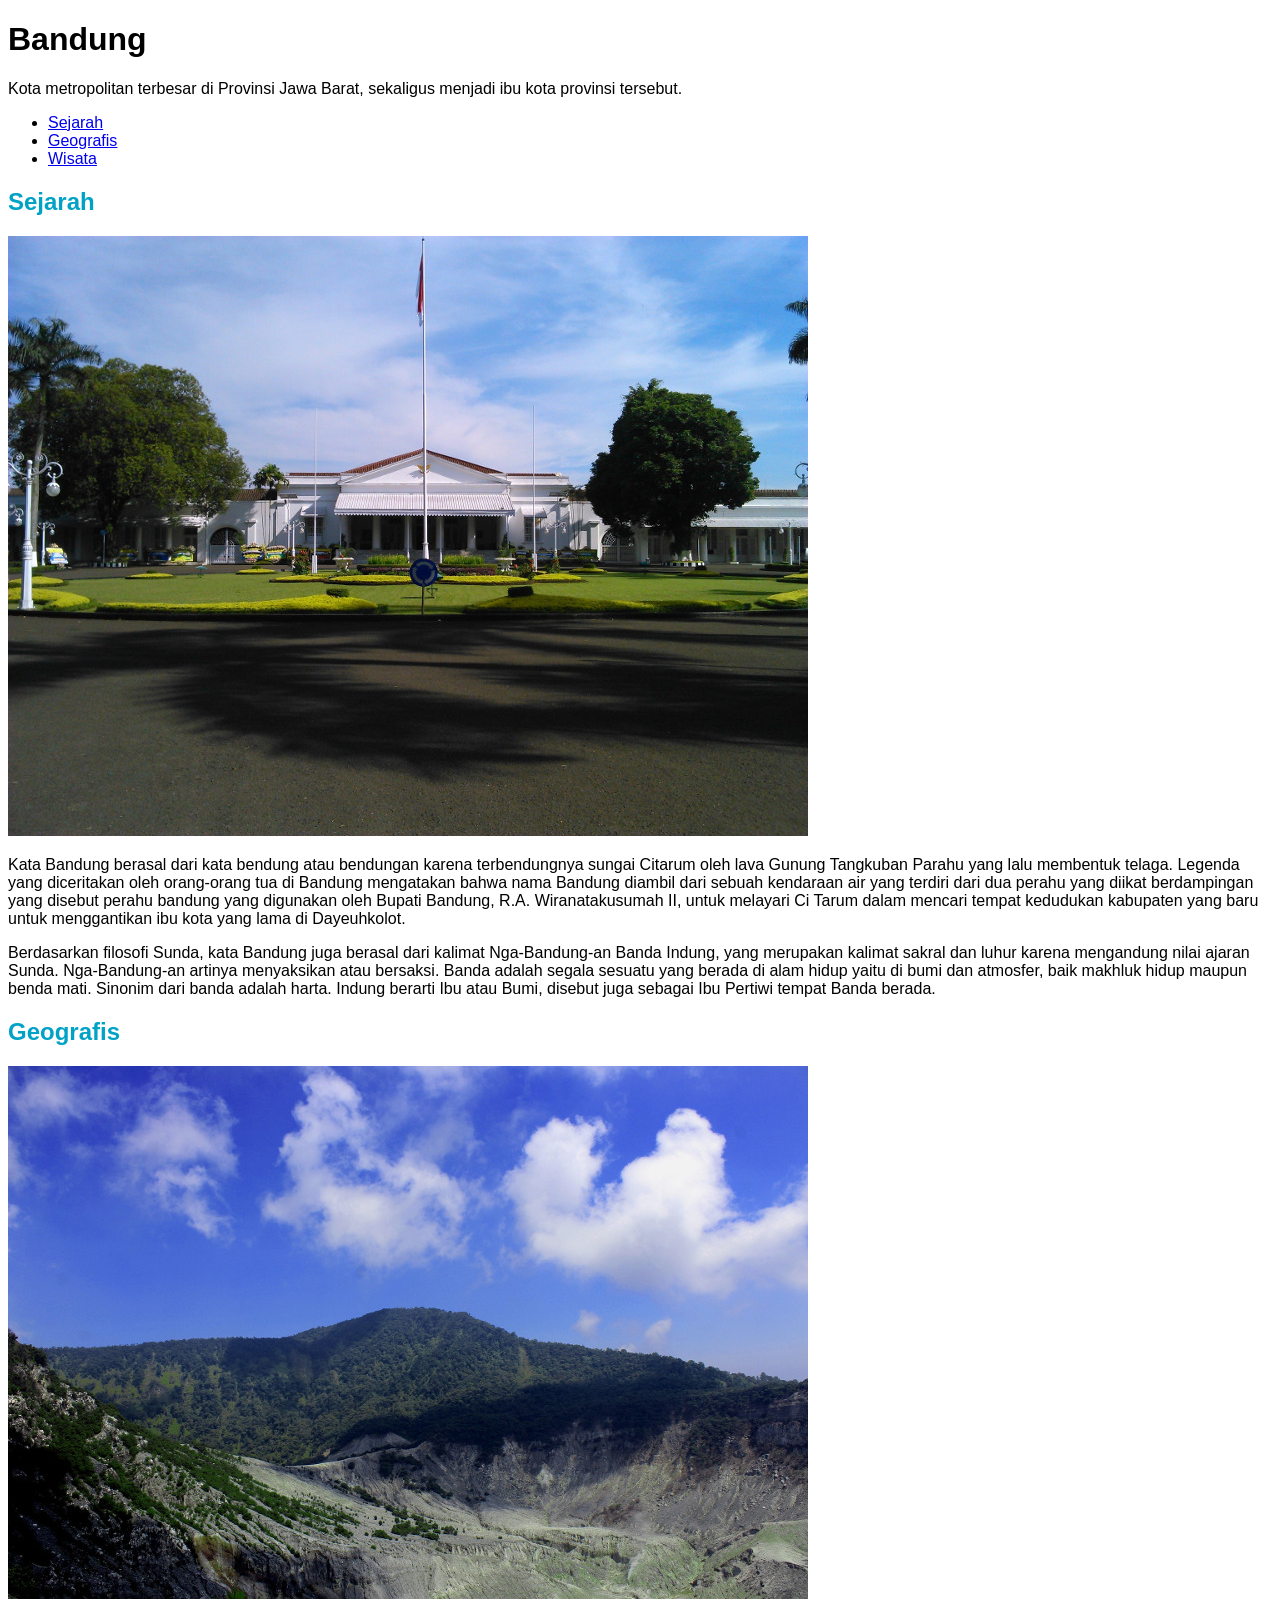
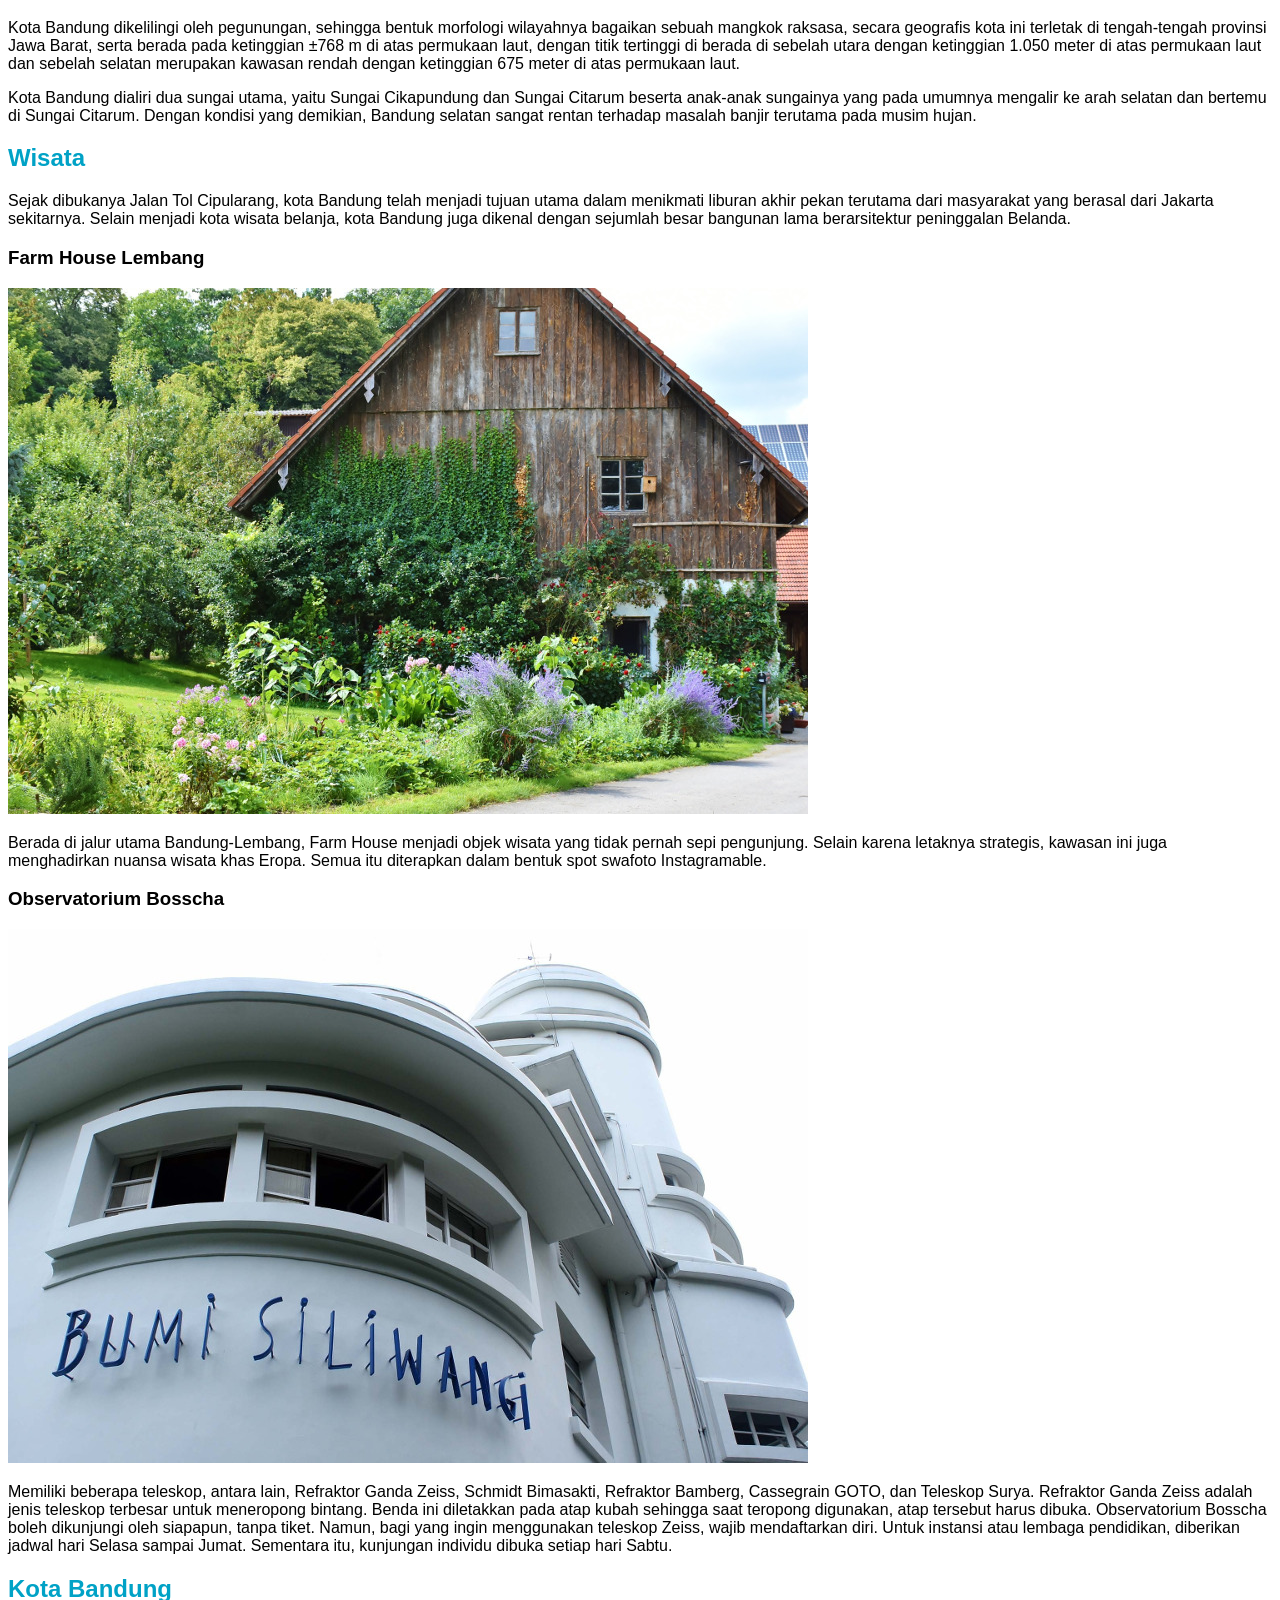
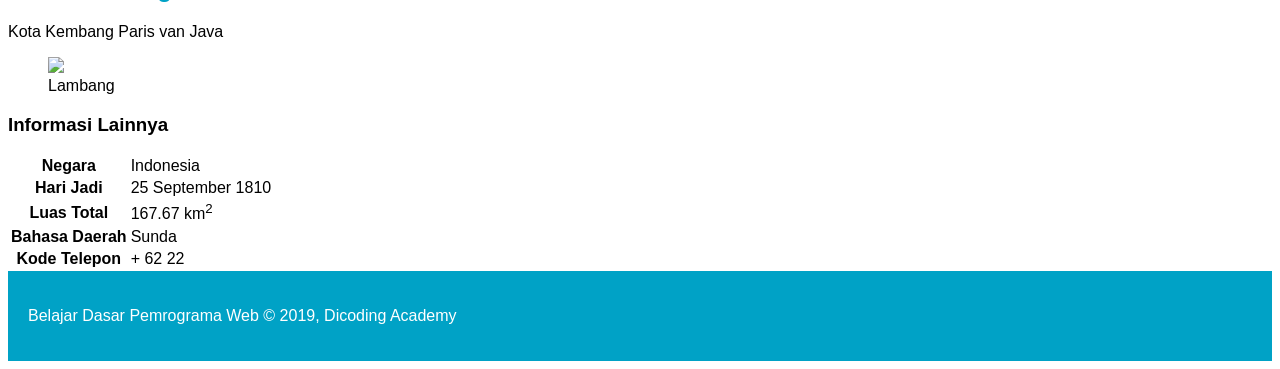
==== index.html @ 2d55cf71 "refactor: merapikan struktur folder project ke root" ====
<!doctype html>
<html>
  <head>
    <meta charset="utf-8" />
    <title>Halaman Profil Bandung</title>
    <link rel="stylesheet" href="assets/styles/style.css">
  </head>

  <body>
    <header>
      <h1>Bandung</h1>
      <p>
        Kota metropolitan terbesar di Provinsi Jawa Barat, sekaligus menjadi ibu
        kota provinsi tersebut.
      </p>
      <nav>
        <ul>
          <li>
            <a href="#sejarah">Sejarah</a>
          </li>
          <li>
            <a href="#geografis">Geografis</a>
          </li>
          <li>
            <a href="#wisata">Wisata</a>
          </li>
        </ul>
      </nav>
    </header>
    <main>
      <div id="content">
        <article id="sejarah">
          <h2 id="sejarah">Sejarah</h2>
          <img src="assets/image/history.jpg" alt="Sejarah" />
          <p>
            Kata Bandung berasal dari kata bendung atau bendungan karena
            terbendungnya sungai Citarum oleh lava Gunung Tangkuban Parahu yang
            lalu membentuk telaga. Legenda yang diceritakan oleh orang-orang tua
            di Bandung mengatakan bahwa nama Bandung diambil dari sebuah
            kendaraan air yang terdiri dari dua perahu yang diikat berdampingan
            yang disebut perahu bandung yang digunakan oleh Bupati Bandung, R.A.
            Wiranatakusumah II, untuk melayari Ci Tarum dalam mencari tempat
            kedudukan kabupaten yang baru untuk menggantikan ibu kota yang lama
            di Dayeuhkolot.
          </p>

          <p>
            Berdasarkan filosofi Sunda, kata Bandung juga berasal dari kalimat
            Nga-Bandung-an Banda Indung, yang merupakan kalimat sakral dan luhur
            karena mengandung nilai ajaran Sunda. Nga-Bandung-an artinya
            menyaksikan atau bersaksi. Banda adalah segala sesuatu yang berada
            di alam hidup yaitu di bumi dan atmosfer, baik makhluk hidup maupun
            benda mati. Sinonim dari banda adalah harta. Indung berarti Ibu atau
            Bumi, disebut juga sebagai Ibu Pertiwi tempat Banda berada.
          </p>
        </article>

        <article id="geografis">
          <h2 id="geografis">Geografis</h2>
          <img src="assets/image/geografis.jpg" alt="Geografis" />
          <p>
            Kota Bandung dikelilingi oleh pegunungan, sehingga bentuk morfologi
            wilayahnya bagaikan sebuah mangkok raksasa, secara geografis kota
            ini terletak di tengah-tengah provinsi Jawa Barat, serta berada pada
            ketinggian ±768 m di atas permukaan laut, dengan titik tertinggi di
            berada di sebelah utara dengan ketinggian 1.050 meter di atas
            permukaan laut dan sebelah selatan merupakan kawasan rendah dengan
            ketinggian 675 meter di atas permukaan laut.
          </p>

          <p>
            Kota Bandung dialiri dua sungai utama, yaitu Sungai Cikapundung dan
            Sungai Citarum beserta anak-anak sungainya yang pada umumnya
            mengalir ke arah selatan dan bertemu di Sungai Citarum. Dengan
            kondisi yang demikian, Bandung selatan sangat rentan terhadap
            masalah banjir terutama pada musim hujan.
          </p>
        </article>

        <article id="wisata">
          <h2 id="wisata">Wisata</h2>
          <p>
            Sejak dibukanya Jalan Tol Cipularang, kota Bandung telah menjadi
            tujuan utama dalam menikmati liburan akhir pekan terutama dari
            masyarakat yang berasal dari Jakarta sekitarnya. Selain menjadi kota
            wisata belanja, kota Bandung juga dikenal dengan sejumlah besar
            bangunan lama berarsitektur peninggalan Belanda.
          </p>

          <section>
            <h3>Farm House Lembang</h3>
            <img src="assets/image/farm-house.jpg" alt="Farm house" />
            <p>
              Berada di jalur utama Bandung-Lembang, Farm House menjadi objek
              wisata yang tidak pernah sepi pengunjung. Selain karena letaknya
              strategis, kawasan ini juga menghadirkan nuansa wisata khas Eropa.
              Semua itu diterapkan dalam bentuk spot swafoto Instagramable.
            </p>
          </section>

          <section>
            <h3>Observatorium Bosscha</h3>
            <img src="assets/image/bosscha.jpg" alt="Bosscha" />
            <p>
              Memiliki beberapa teleskop, antara lain, Refraktor Ganda Zeiss,
              Schmidt Bimasakti, Refraktor Bamberg, Cassegrain GOTO, dan
              Teleskop Surya. Refraktor Ganda Zeiss adalah jenis teleskop
              terbesar untuk meneropong bintang. Benda ini diletakkan pada atap
              kubah sehingga saat teropong digunakan, atap tersebut harus
              dibuka. Observatorium Bosscha boleh dikunjungi oleh siapapun,
              tanpa tiket. Namun, bagi yang ingin menggunakan teleskop Zeiss,
              wajib mendaftarkan diri. Untuk instansi atau lembaga pendidikan,
              diberikan jadwal hari Selasa sampai Jumat. Sementara itu,
              kunjungan individu dibuka setiap hari Sabtu.
            </p>
          </section>
        </article>
      </div>

      <aside>
        <article>
          <header>
          <h2>Kota Bandung</h2>
          <p>Kota Kembang Paris van Java</p>
          <figure>
            <img src="assets/image/bandung-badge.png" />
            <figcaption>Lambang</figcaption>
          </figure>
          </header>

          <section>
            <h3>Informasi Lainnya</h3>
            <table>
              <tr>
                <th>Negara</th>
                <td>Indonesia</td>
              </tr>
              <tr>
                <th>Hari Jadi</th>
                <td>25 September 1810</td>
              </tr>
              <tr>
                <th>Luas Total</th>
                <td>167.67 km<sup>2</sup></td>
              </tr>
              <tr>
                <th>Bahasa Daerah</th>
                <td>Sunda</td>
              </tr>
              <tr>
                <th>Kode Telepon</th>
                <td>+ 62 22</td>
              </tr>
            </table>
          </section>
        </article>
      </aside>
    </main>
    <footer>
      <p>Belajar Dasar Pemrograma Web &#169; 2019, Dicoding Academy</p>
    </footer>
  </body>
</html>
---- assets/styles/style.css ----
body{
    font-family: sans-serif;
}

h2,h2{
    color: #00a2c6;
}

footer{
    padding: 20px;
    color: white;
    background: #00a2c6;
}
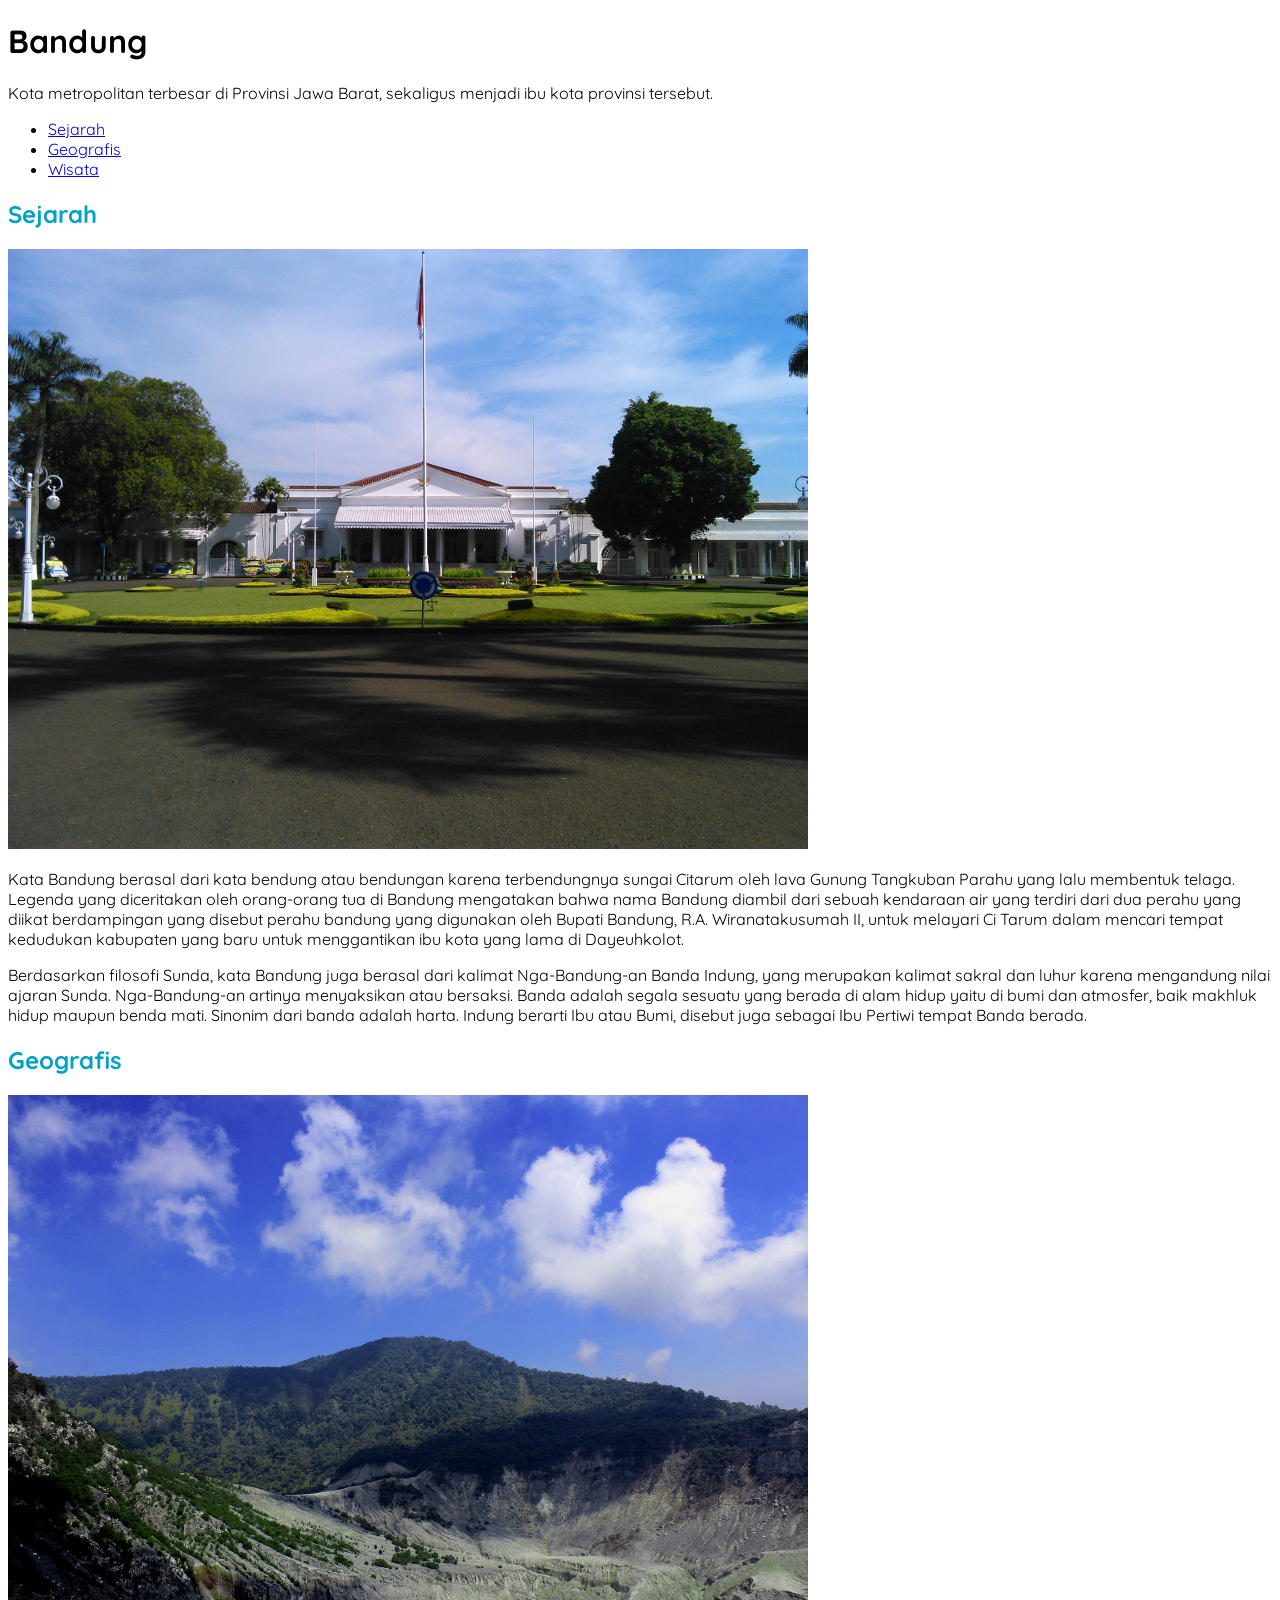
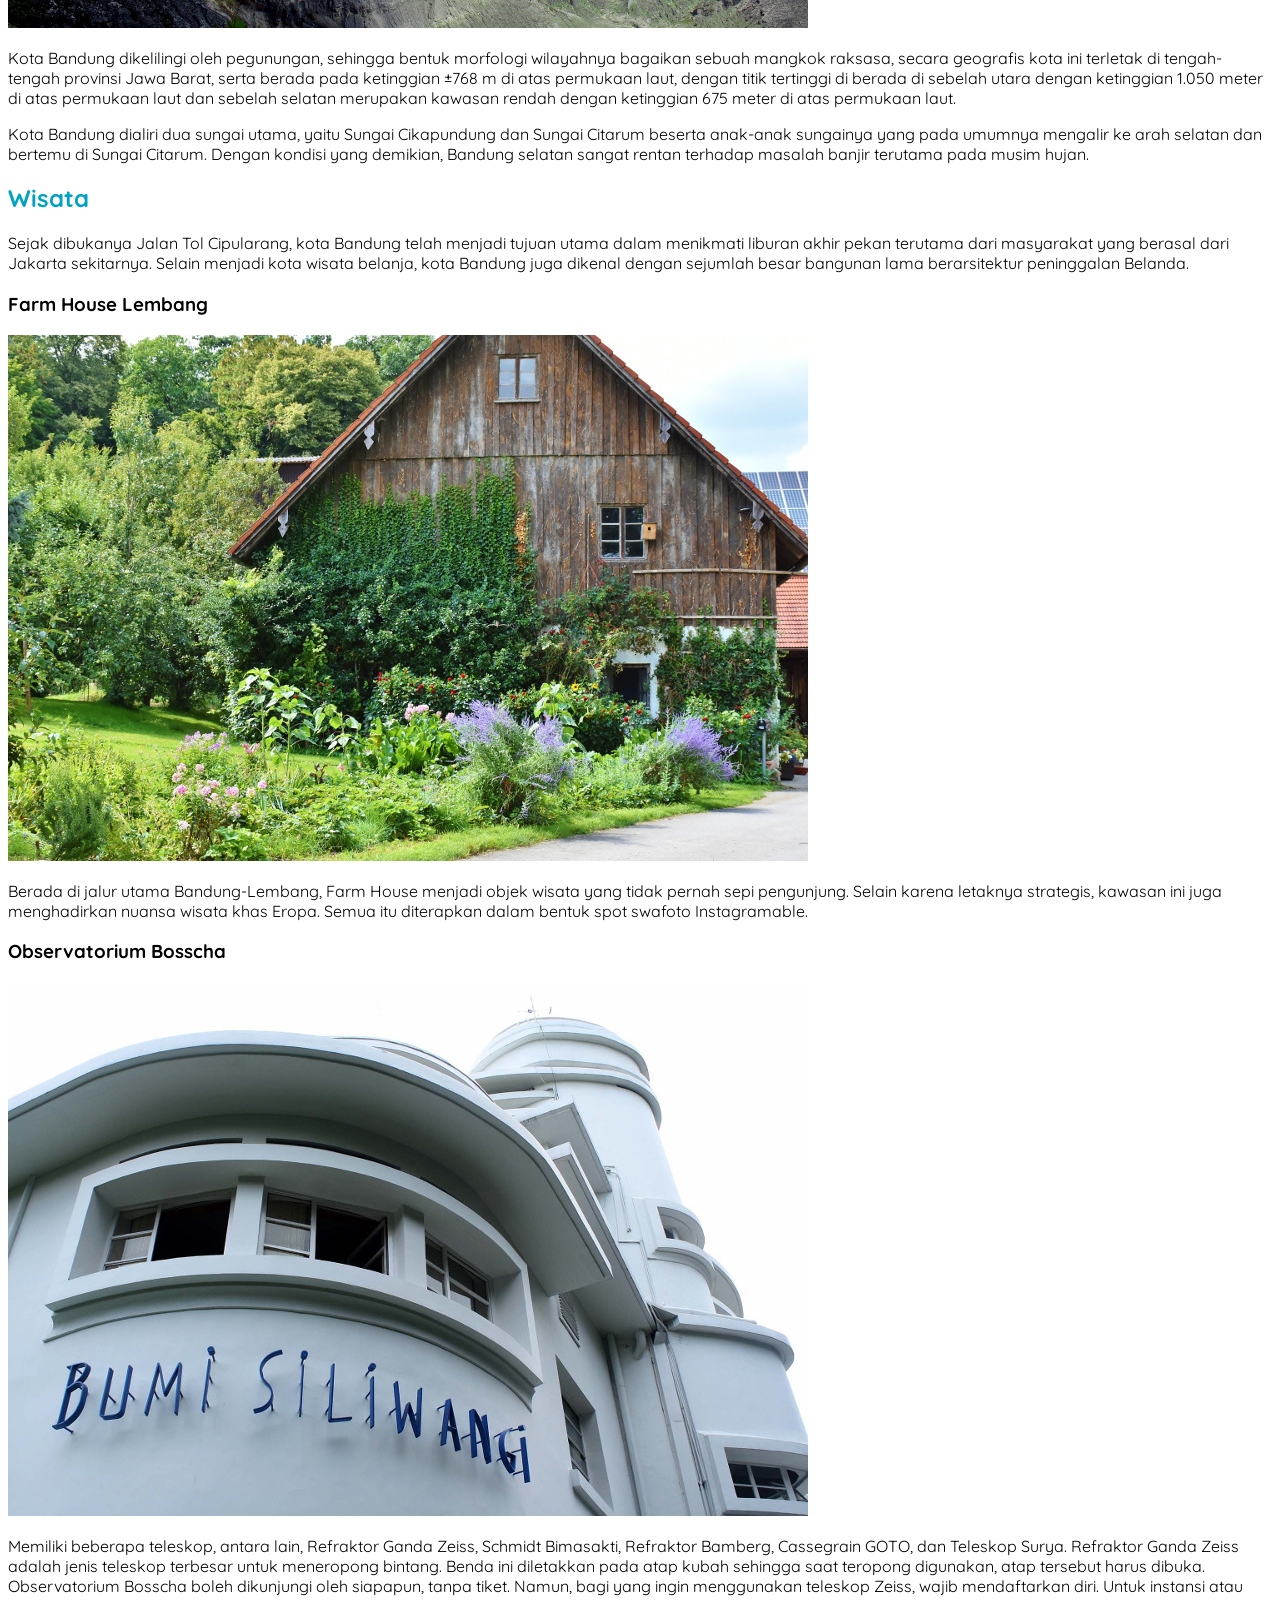
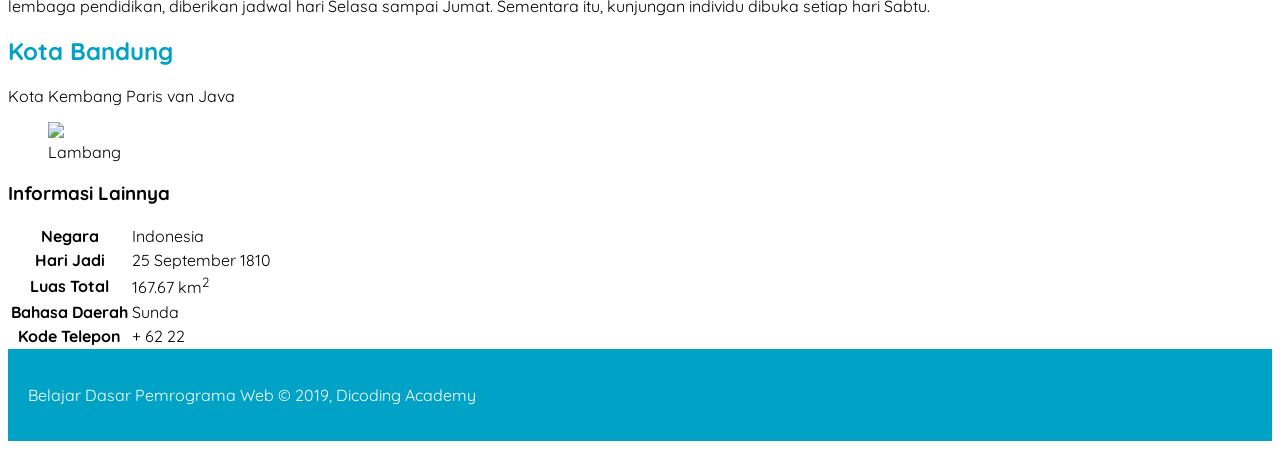
==== commit f3198505: "feat: latihan menggunakan Google Fonts (Quicksand)" ====
--- a/index.html
+++ b/index.html
@@ -3,7 +3,13 @@
   <head>
     <meta charset="utf-8" />
     <title>Halaman Profil Bandung</title>
-    <link rel="stylesheet" href="assets/styles/style.css">
+    <link rel="stylesheet" href="assets/styles/style.css" />
+    <link rel="preconnect" href="https://fonts.googleapis.com" />
+    <link rel="preconnect" href="https://fonts.gstatic.com" crossorigin />
+    <link
+      href="https://fonts.googleapis.com/css2?family=Quicksand:wght@300..700&display=swap"
+      rel="stylesheet"
+    />
   </head>
 
   <body>
@@ -120,12 +126,12 @@
       <aside>
         <article>
           <header>
-          <h2>Kota Bandung</h2>
-          <p>Kota Kembang Paris van Java</p>
-          <figure>
-            <img src="assets/image/bandung-badge.png" />
-            <figcaption>Lambang</figcaption>
-          </figure>
+            <h2>Kota Bandung</h2>
+            <p>Kota Kembang Paris van Java</p>
+            <figure>
+              <img src="assets/image/bandung-badge.png" />
+              <figcaption>Lambang</figcaption>
+            </figure>
           </header>
 
           <section>
--- a/assets/styles/style.css
+++ b/assets/styles/style.css
@@ -1,5 +1,5 @@
 body{
-    font-family: sans-serif;
+    font-family: 'Quicksand',sans-serif;
 }
 
 h2,h2{
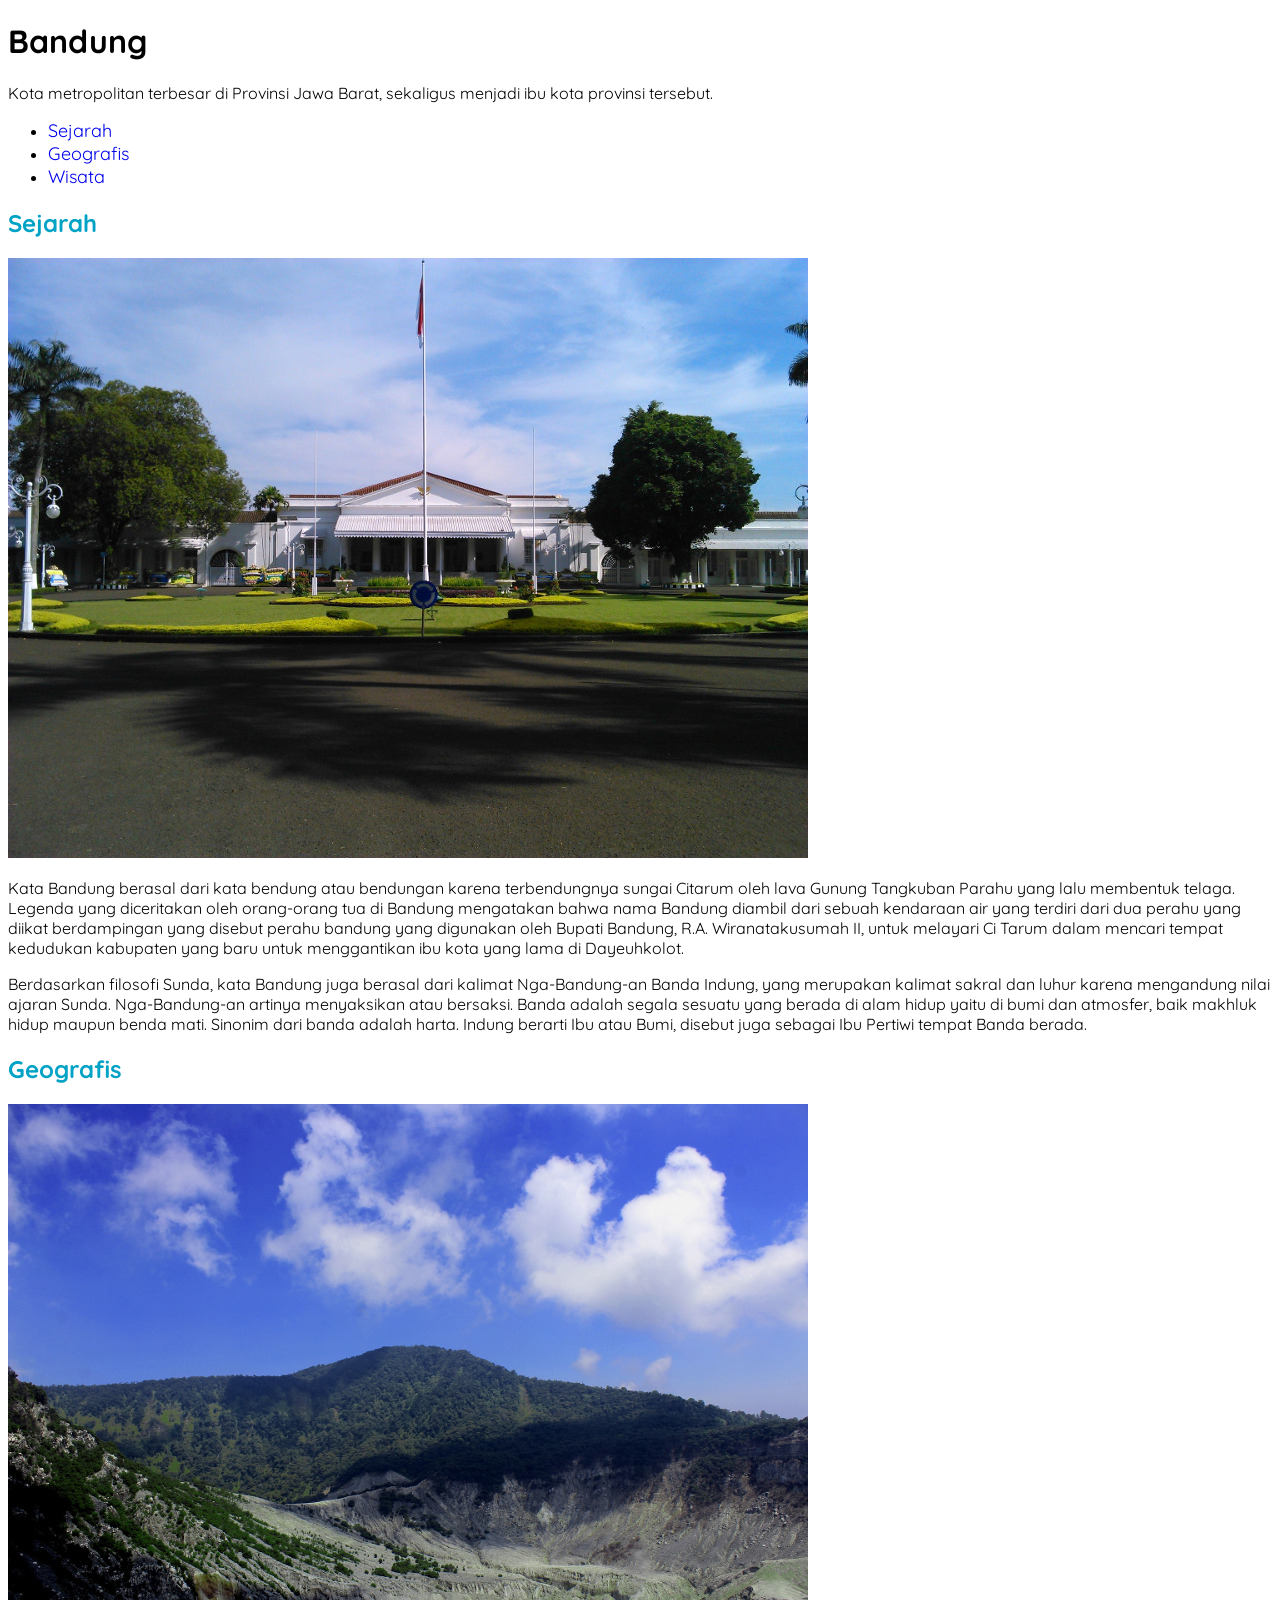
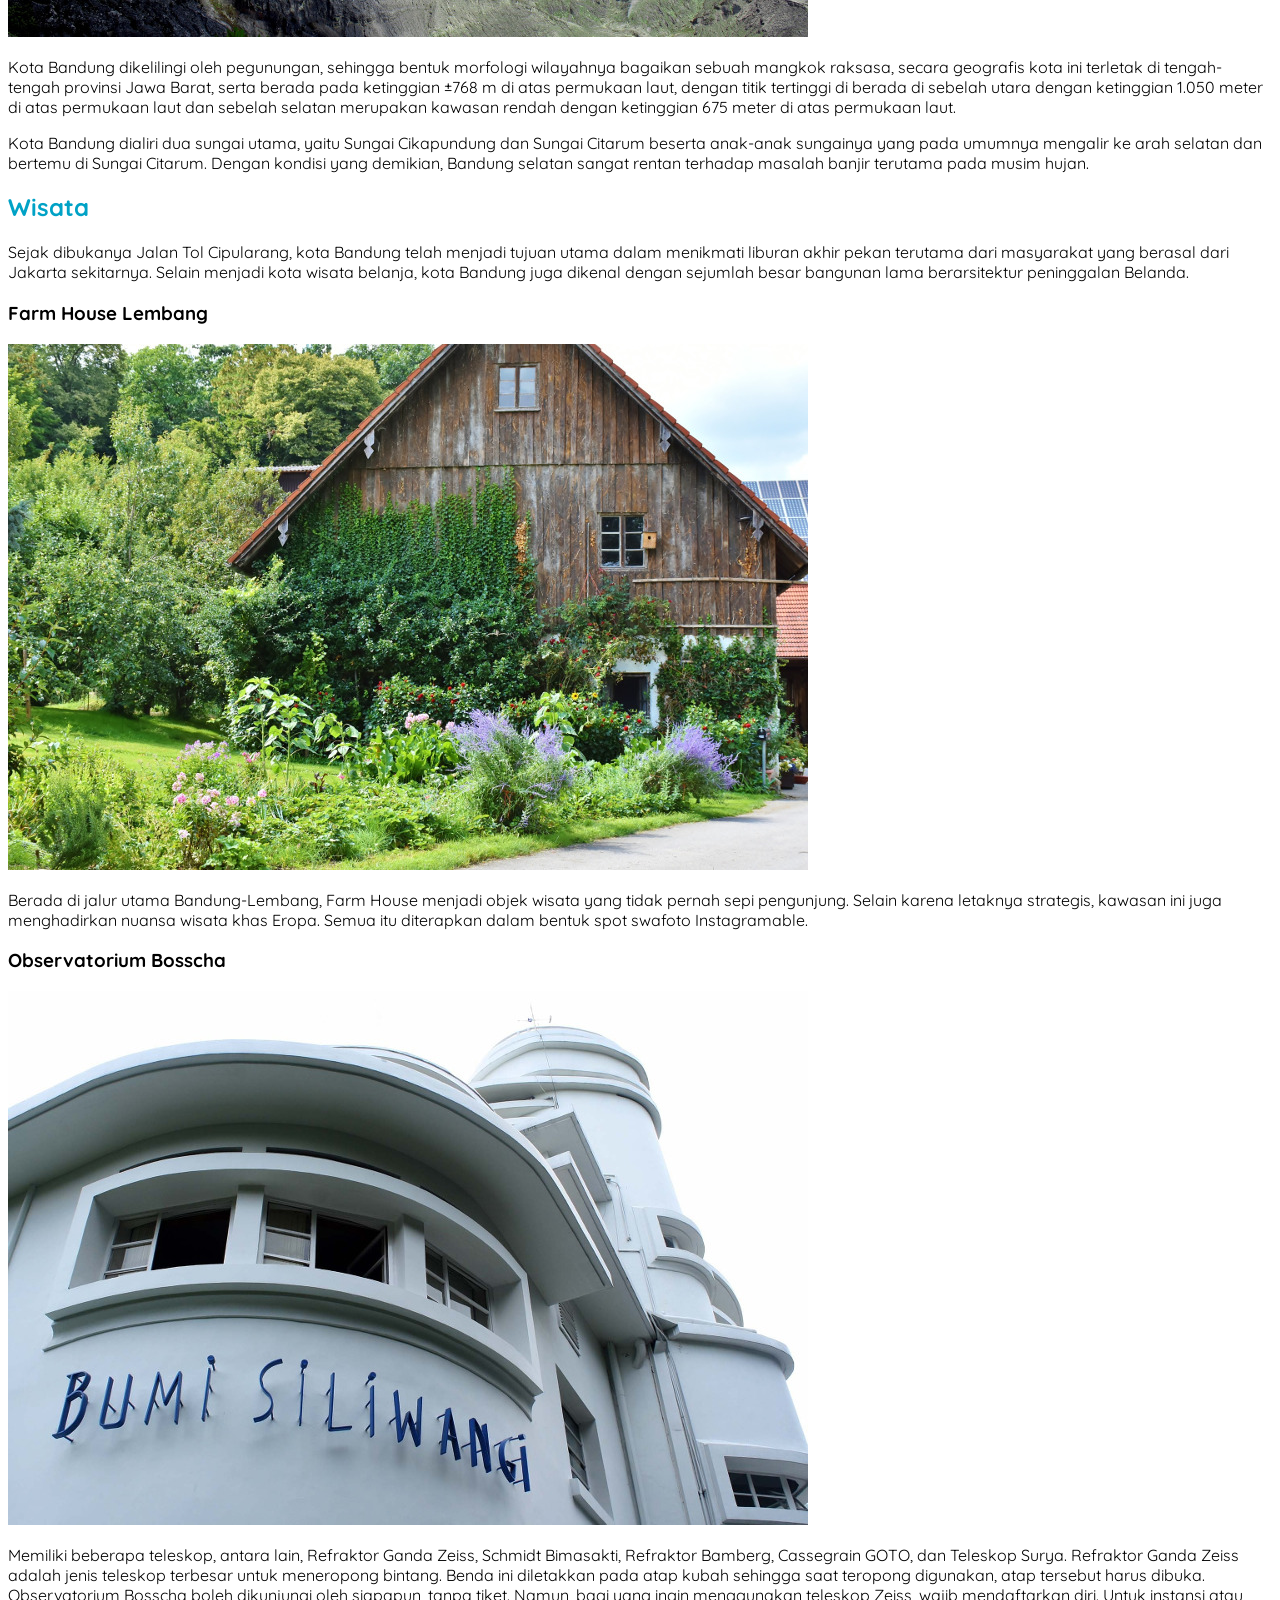
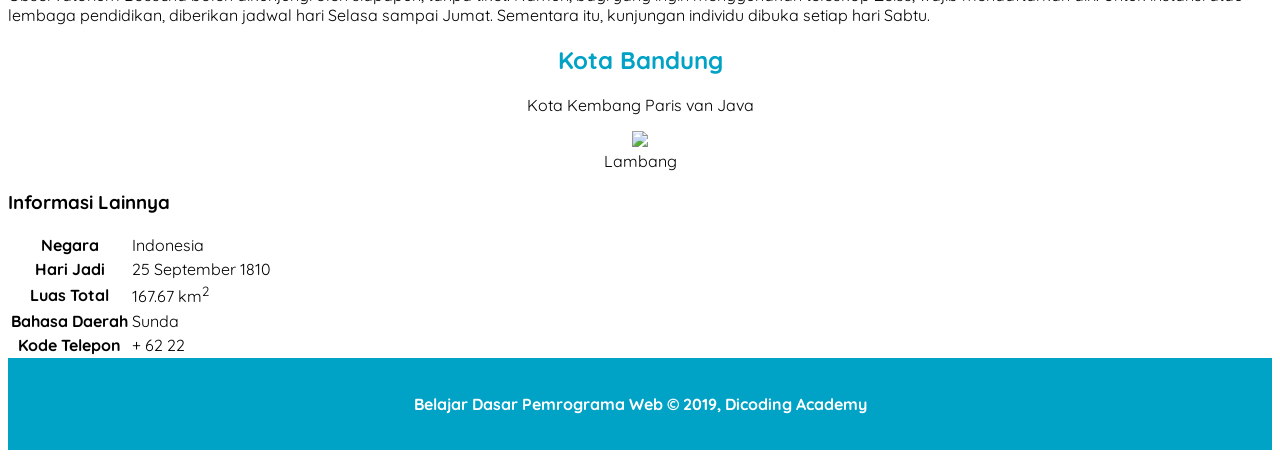
==== commit f9d6f3be: "feat: latihan mengatur ukuran, ketebalan, dan alignment teks pada halaman profil" ====
--- a/index.html
+++ b/index.html
@@ -124,12 +124,12 @@
       </div>
 
       <aside>
-        <article>
+        <article class="profile">
           <header>
             <h2>Kota Bandung</h2>
             <p>Kota Kembang Paris van Java</p>
             <figure>
-              <img src="assets/image/bandung-badge.png" />
+              <img src="assets/image/bandung-badge.png" width="200">
               <figcaption>Lambang</figcaption>
             </figure>
           </header>
--- a/assets/styles/style.css
+++ b/assets/styles/style.css
@@ -10,4 +10,20 @@
     padding: 20px;
     color: white;
     background: #00a2c6;
+    text-align: center;
+    font-weight: bold;
+}
+
+nav a{
+    font-size: 18px;
+    font-weight: 400;
+    text-decoration: none;
+}
+
+nav a:hover{
+    font-weight: bold;
+}
+
+.profile header{
+    text-align: center;
 }
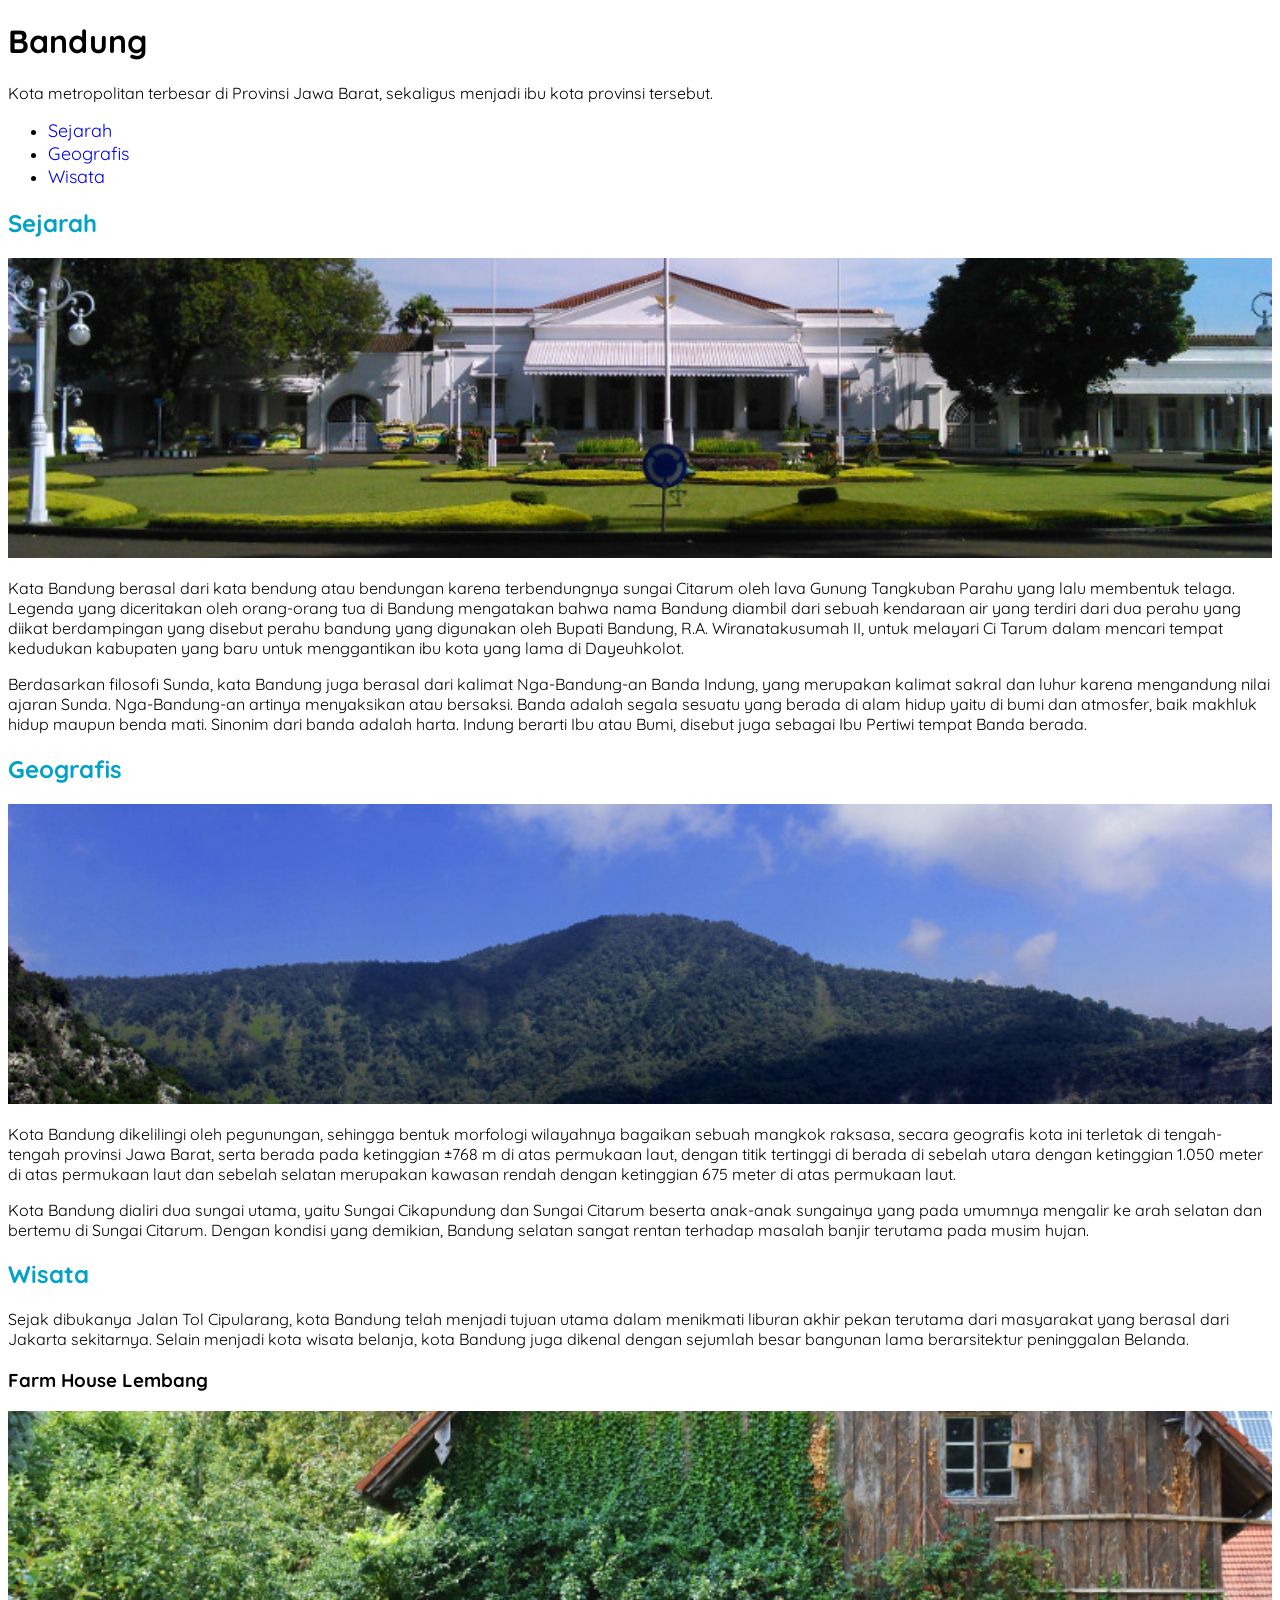
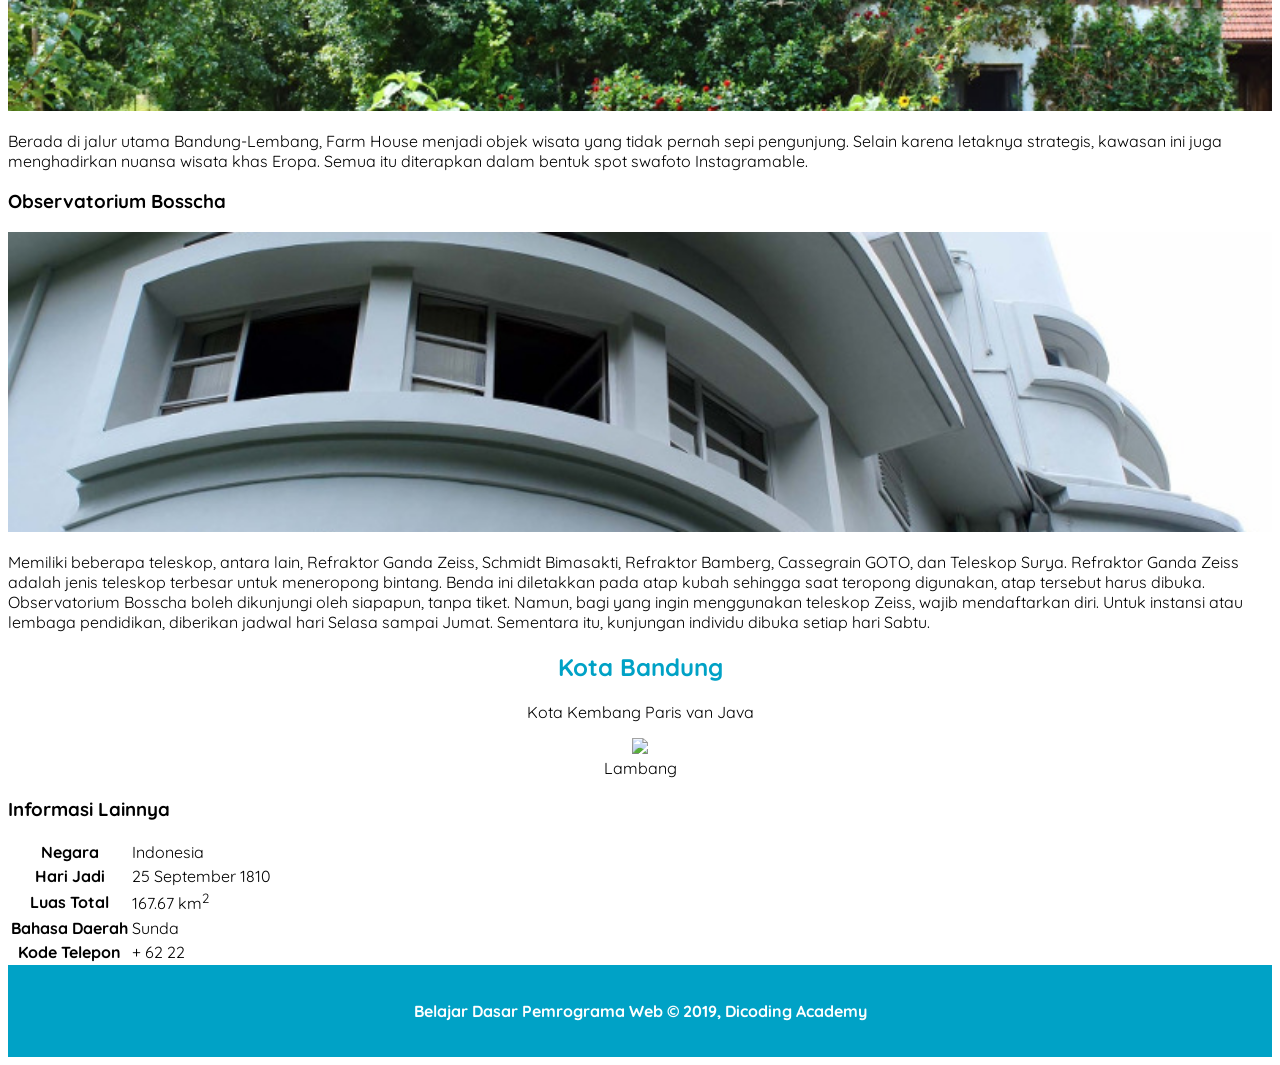
==== commit 1839b0b6: "feat: latihan mengatur ukuran dan tampilan gambar pada halaman profil" ====
--- a/index.html
+++ b/index.html
@@ -37,7 +37,7 @@
       <div id="content">
         <article id="sejarah">
           <h2 id="sejarah">Sejarah</h2>
-          <img src="assets/image/history.jpg" alt="Sejarah" />
+          <img src="assets/image/history.jpg" alt="Sejarah" class="featured-image"/>
           <p>
             Kata Bandung berasal dari kata bendung atau bendungan karena
             terbendungnya sungai Citarum oleh lava Gunung Tangkuban Parahu yang
@@ -63,7 +63,7 @@
 
         <article id="geografis">
           <h2 id="geografis">Geografis</h2>
-          <img src="assets/image/geografis.jpg" alt="Geografis" />
+          <img src="assets/image/geografis.jpg" alt="Geografis" class="featured-image"/>
           <p>
             Kota Bandung dikelilingi oleh pegunungan, sehingga bentuk morfologi
             wilayahnya bagaikan sebuah mangkok raksasa, secara geografis kota
@@ -95,7 +95,7 @@
 
           <section>
             <h3>Farm House Lembang</h3>
-            <img src="assets/image/farm-house.jpg" alt="Farm house" />
+            <img src="assets/image/farm-house.jpg" alt="Farm house" class="featured-image" />
             <p>
               Berada di jalur utama Bandung-Lembang, Farm House menjadi objek
               wisata yang tidak pernah sepi pengunjung. Selain karena letaknya
@@ -106,7 +106,7 @@
 
           <section>
             <h3>Observatorium Bosscha</h3>
-            <img src="assets/image/bosscha.jpg" alt="Bosscha" />
+            <img src="assets/image/bosscha.jpg" alt="Bosscha" class="featured-image" />
             <p>
               Memiliki beberapa teleskop, antara lain, Refraktor Ganda Zeiss,
               Schmidt Bimasakti, Refraktor Bamberg, Cassegrain GOTO, dan
@@ -129,7 +129,7 @@
             <h2>Kota Bandung</h2>
             <p>Kota Kembang Paris van Java</p>
             <figure>
-              <img src="assets/image/bandung-badge.png" width="200">
+              <img src="assets/image/bandung-badge.png" />
               <figcaption>Lambang</figcaption>
             </figure>
           </header>
--- a/assets/styles/style.css
+++ b/assets/styles/style.css
@@ -26,4 +26,15 @@
 
 .profile header{
     text-align: center;
+}
+
+.featured-image{
+    width: 100%;
+    max-height: 300px;
+    object-fit: cover;
+    object-position: center;
+}
+
+.profile img {
+    width: 200px;
 }
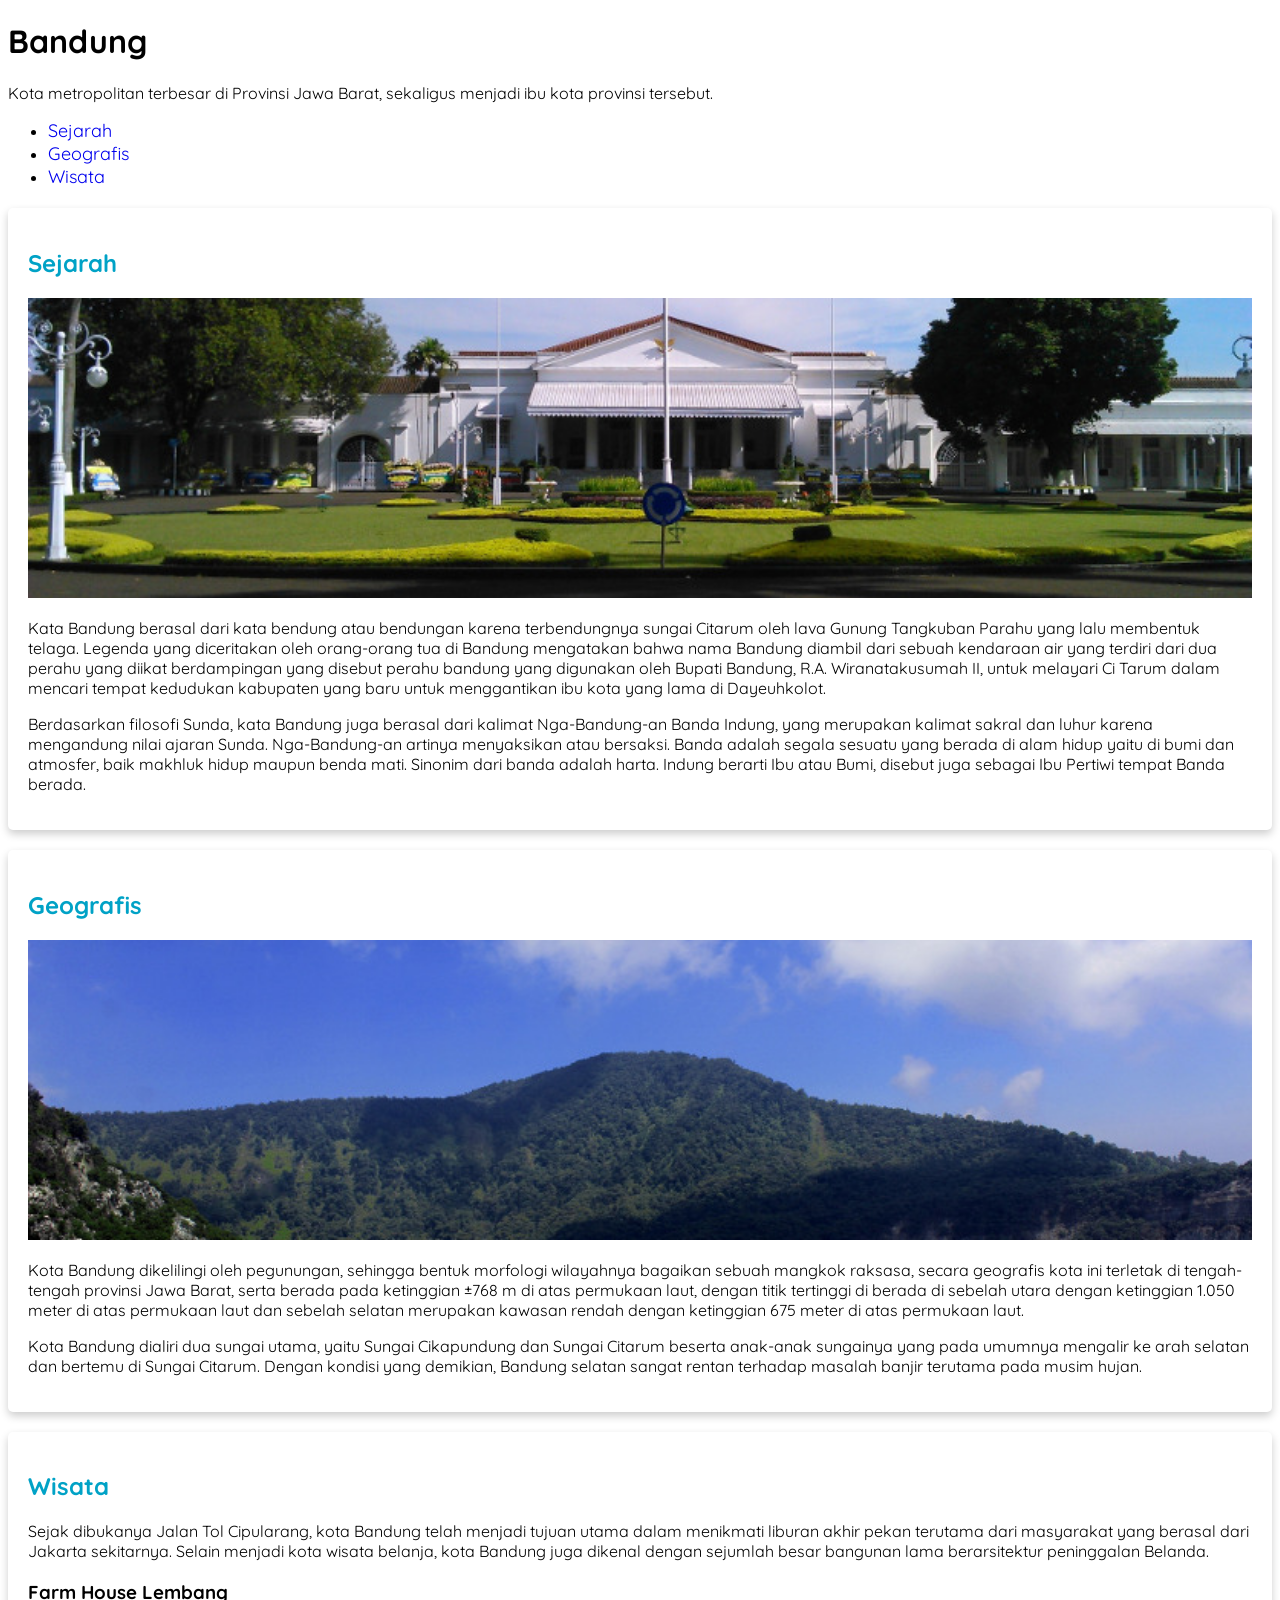
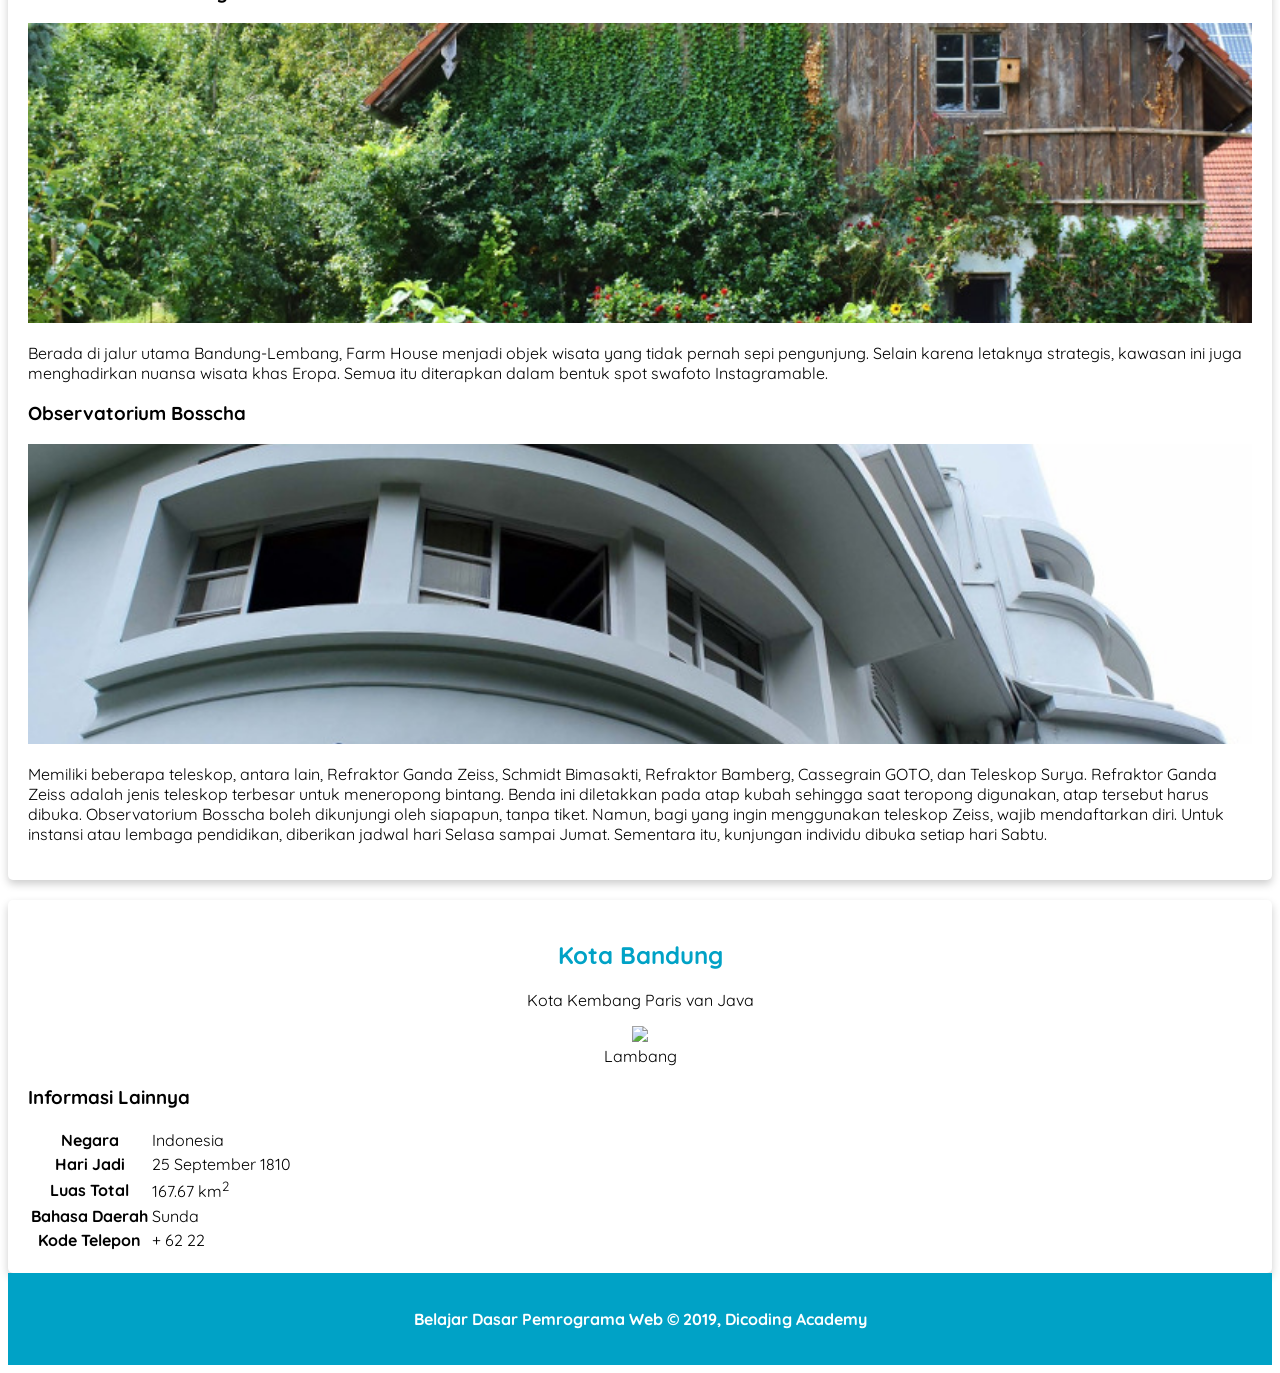
==== commit 9c1a0bfd: "feat: latihan menerapkan card style (box-shadow, border-radius, padding, margin) pada article" ====
--- a/index.html
+++ b/index.html
@@ -35,7 +35,7 @@
     </header>
     <main>
       <div id="content">
-        <article id="sejarah">
+        <article id="sejarah" class="card">
           <h2 id="sejarah">Sejarah</h2>
           <img src="assets/image/history.jpg" alt="Sejarah" class="featured-image"/>
           <p>
@@ -61,7 +61,7 @@
           </p>
         </article>
 
-        <article id="geografis">
+        <article id="geografis" class="card">
           <h2 id="geografis">Geografis</h2>
           <img src="assets/image/geografis.jpg" alt="Geografis" class="featured-image"/>
           <p>
@@ -83,7 +83,7 @@
           </p>
         </article>
 
-        <article id="wisata">
+        <article id="wisata" class="card">
           <h2 id="wisata">Wisata</h2>
           <p>
             Sejak dibukanya Jalan Tol Cipularang, kota Bandung telah menjadi
@@ -124,7 +124,7 @@
       </div>
 
       <aside>
-        <article class="profile">
+        <article class="profile card">
           <header>
             <h2>Kota Bandung</h2>
             <p>Kota Kembang Paris van Java</p>
--- a/assets/styles/style.css
+++ b/assets/styles/style.css
@@ -37,4 +37,12 @@
 
 .profile img {
     width: 200px;
+}
+
+.card{
+    box-shadow: 0 4px 9px rgba(0,0,0,0.2);
+    border-radius: 5px;
+
+    padding: 20px;
+    margin-top: 20px;
 }
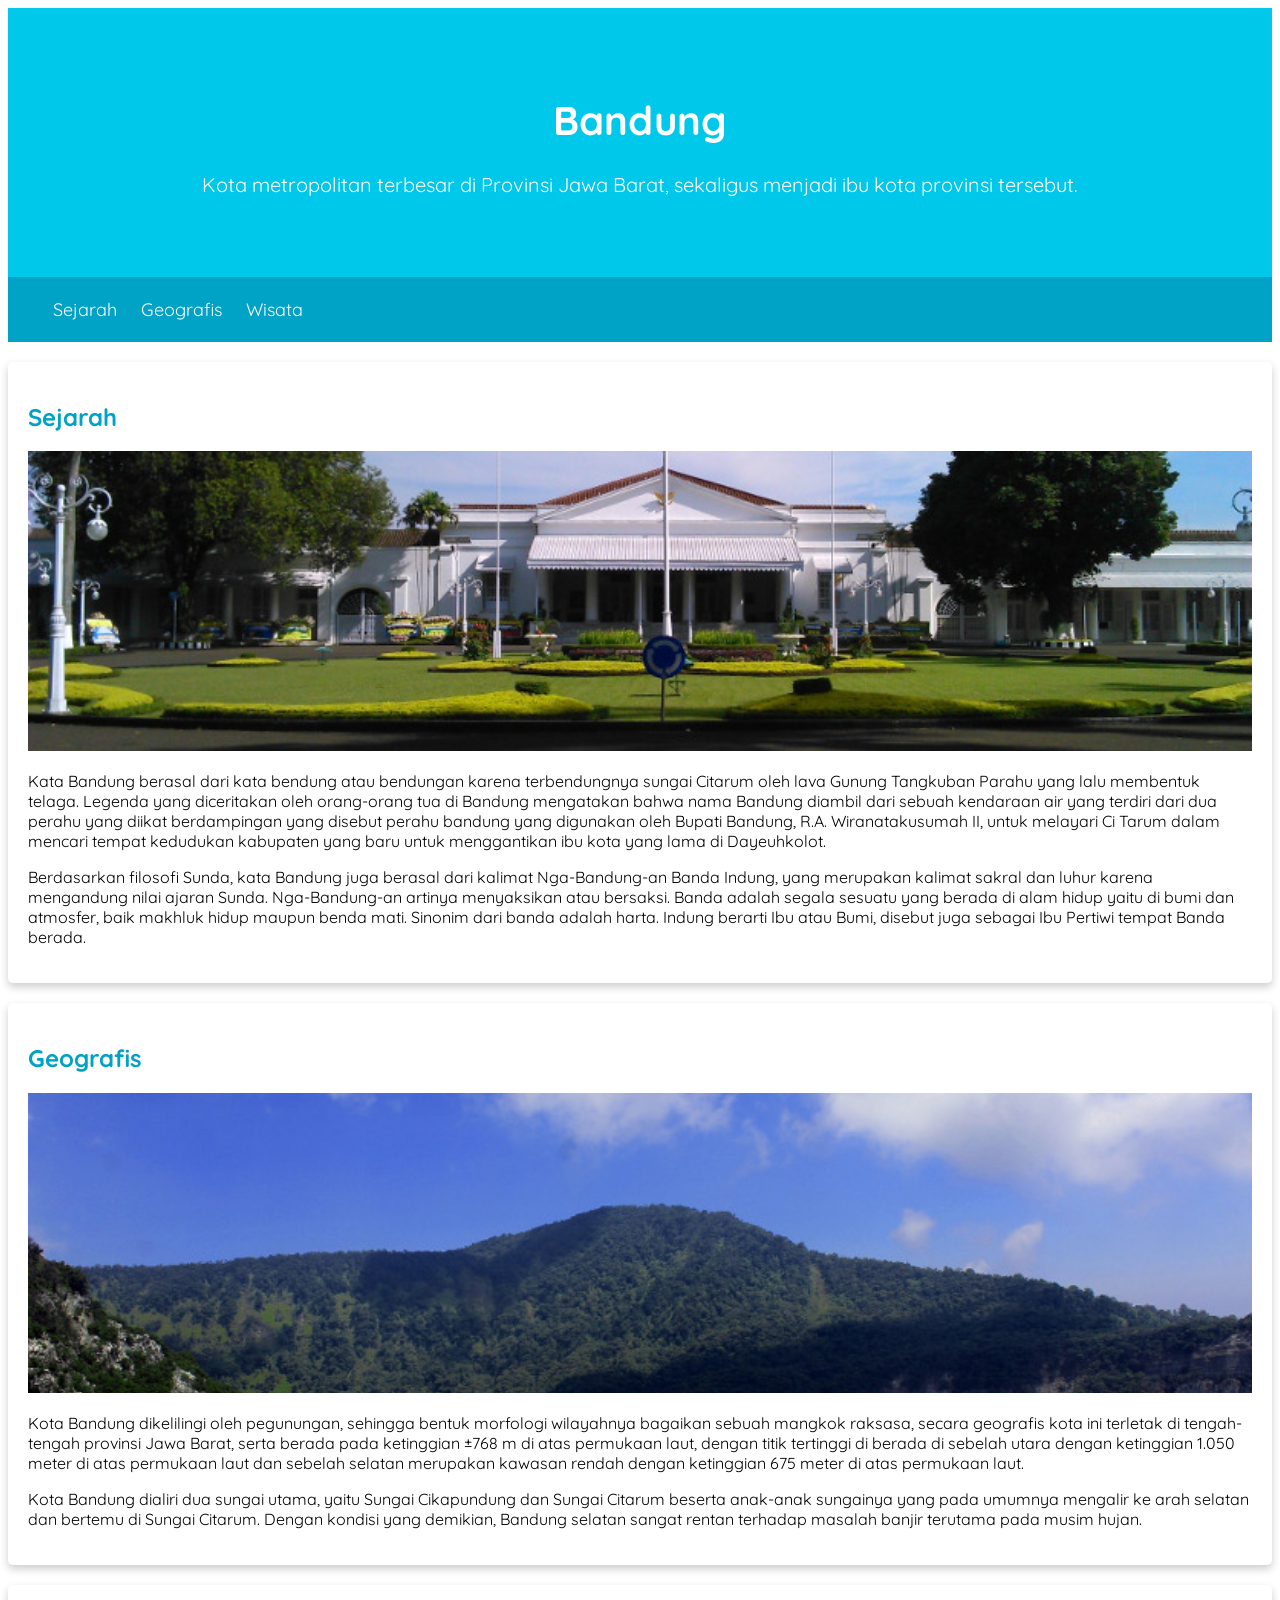
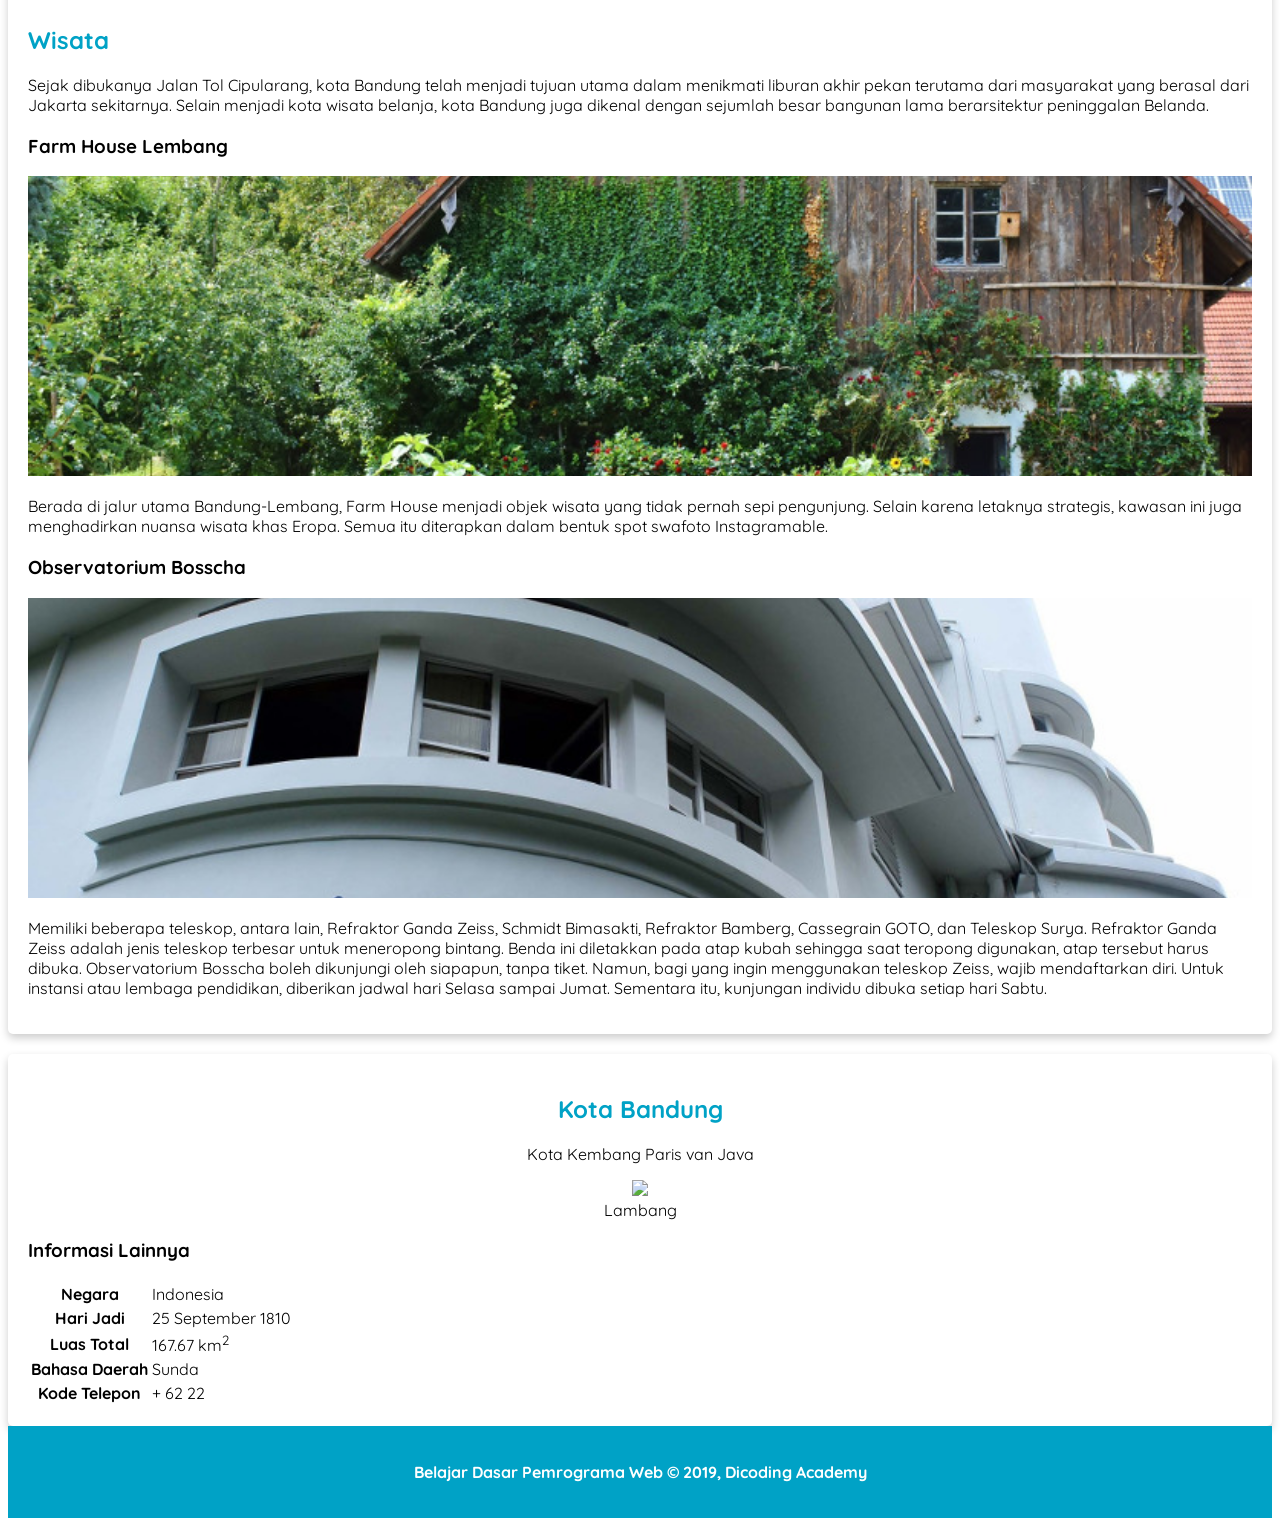
==== commit 86d1d21f: "feat: latihan menerapkan jumbotron dan styling navigasi pada header" ====
--- a/index.html
+++ b/index.html
@@ -14,11 +14,13 @@
 
   <body>
     <header>
+      <div class="jumbotron">
       <h1>Bandung</h1>
       <p>
         Kota metropolitan terbesar di Provinsi Jawa Barat, sekaligus menjadi ibu
         kota provinsi tersebut.
       </p>
+</div>
       <nav>
         <ul>
           <li>
--- a/assets/styles/style.css
+++ b/assets/styles/style.css
@@ -18,6 +18,8 @@
     font-size: 18px;
     font-weight: 400;
     text-decoration: none;
+
+    color: white;
 }
 
 nav a:hover{
@@ -45,4 +47,23 @@
 
     padding: 20px;
     margin-top: 20px;
+}
+
+.jumbotron{
+    font-size: 20px;
+    padding: 60px;
+    background-color: #00c8eb;
+    text-align: center;
+    color: white;
+}
+
+nav li{
+    display: inline;
+    list-style-type: none;
+    margin-right: 20px;
+}
+
+nav{
+    background-color: #00a2c6;
+    padding: 5px;
 }
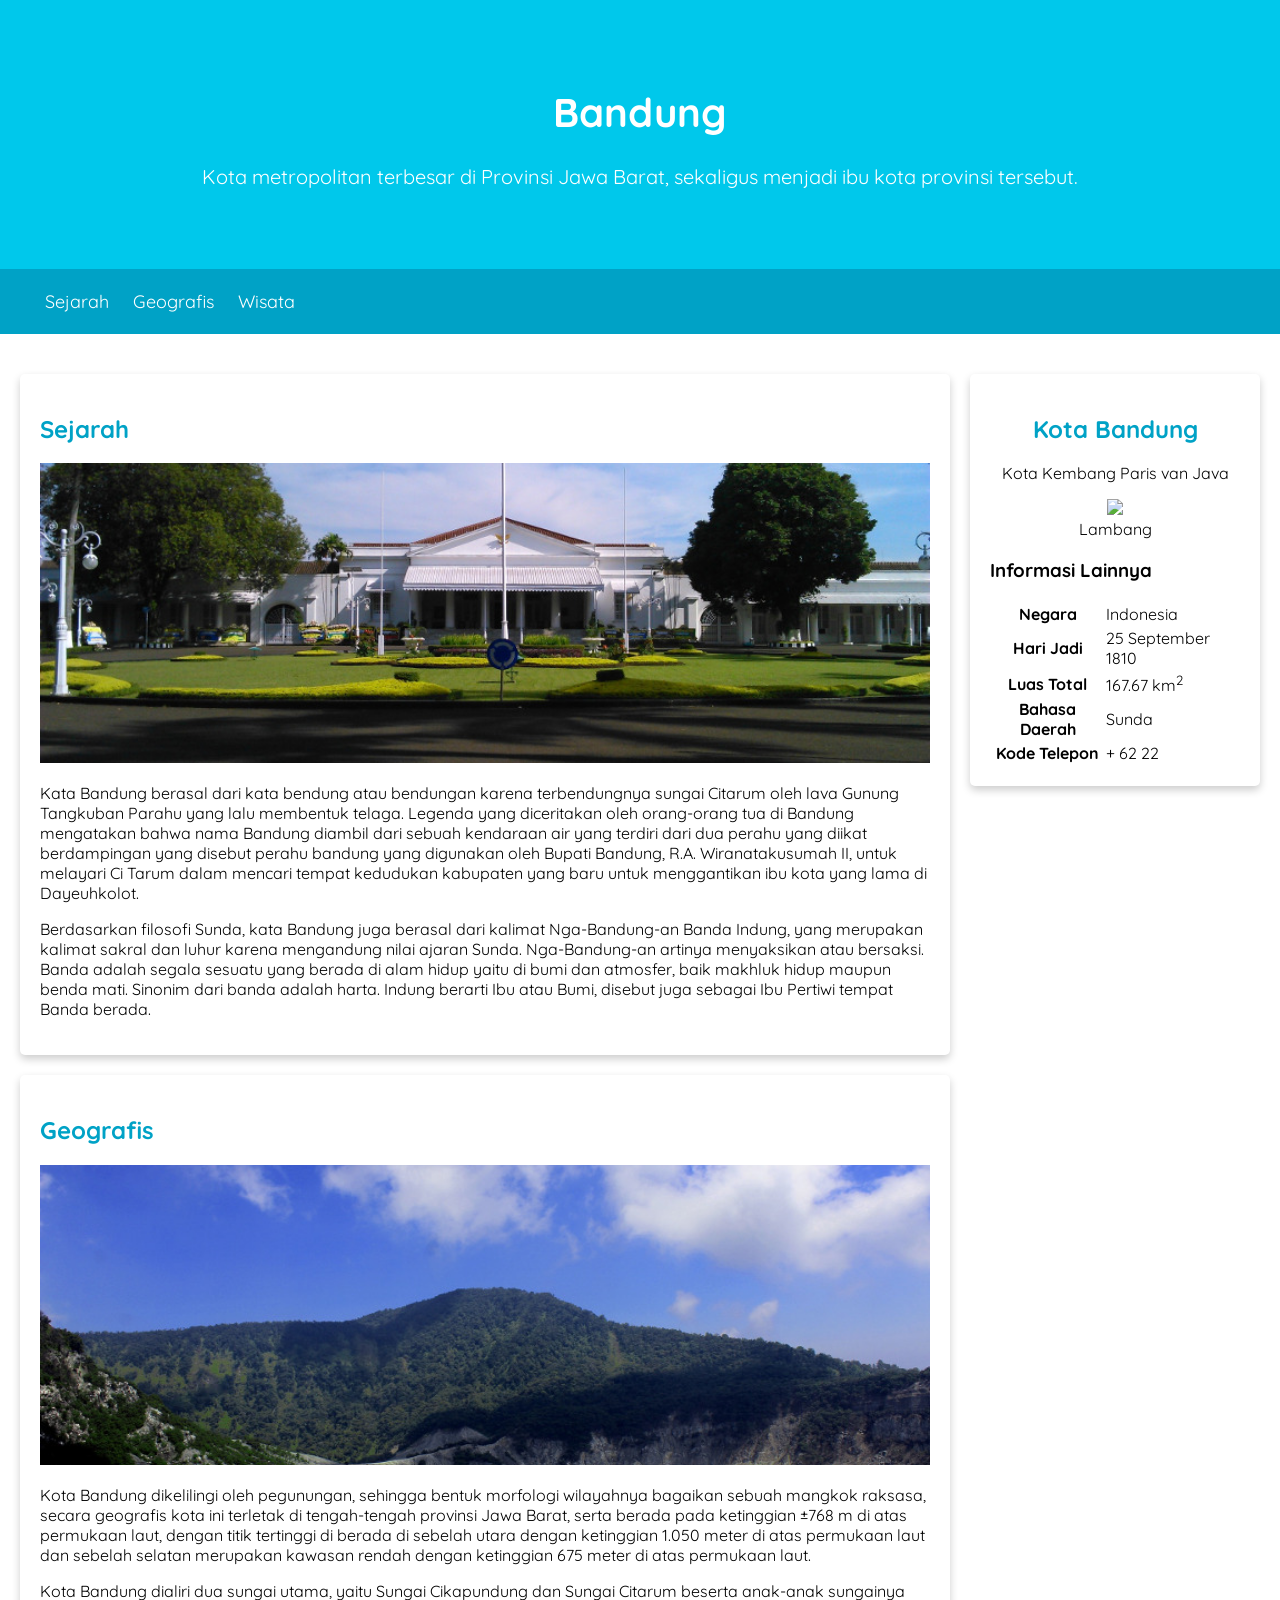
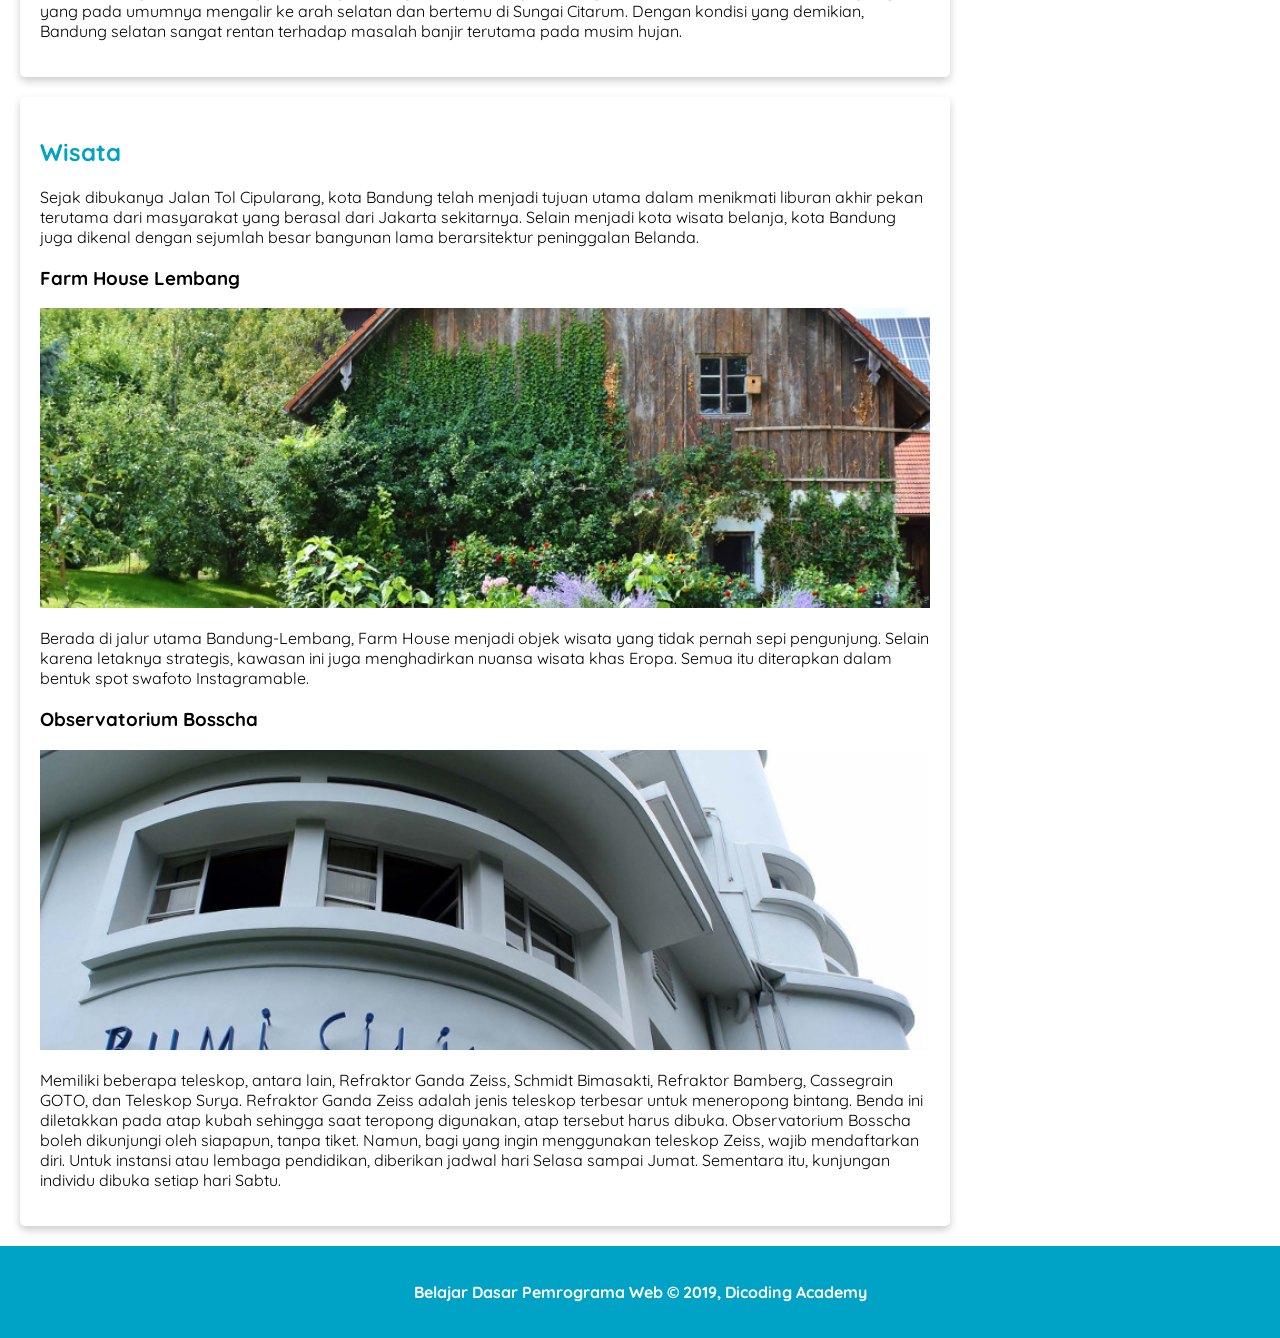
==== commit 511a7ae5: "Latihan: Membuat mobile version untuk Halaman Profil" ====
--- a/index.html
+++ b/index.html
@@ -2,7 +2,9 @@
 <html>
   <head>
     <meta charset="utf-8" />
+    <meta name="viewport"content="width=device-width, initial-scale=1.0" />
     <title>Halaman Profil Bandung</title>
+    
     <link rel="stylesheet" href="assets/styles/style.css" />
     <link rel="preconnect" href="https://fonts.googleapis.com" />
     <link rel="preconnect" href="https://fonts.gstatic.com" crossorigin />
--- a/assets/styles/style.css
+++ b/assets/styles/style.css
@@ -1,5 +1,12 @@
+* {
+    box-sizing: border-box;
+}
+
 body{
     font-family: 'Quicksand',sans-serif;
+
+    margin: 0;
+    padding: 0;
 }
 
 h2,h2{
@@ -66,4 +73,31 @@
 nav{
     background-color: #00a2c6;
     padding: 5px;
-}+}
+
+main {
+    padding: 20px;
+
+    overflow: auto;
+}
+
+#content {
+    float: left;
+    width: 75%;
+}
+
+aside {
+    float: right;
+    width: 25%;
+
+    padding-left: 20px;
+}
+
+@media screen and (max-width: 1000px){
+    #content, aside {
+        width: 100%;
+        padding: 0;
+    }
+
+}
+    
